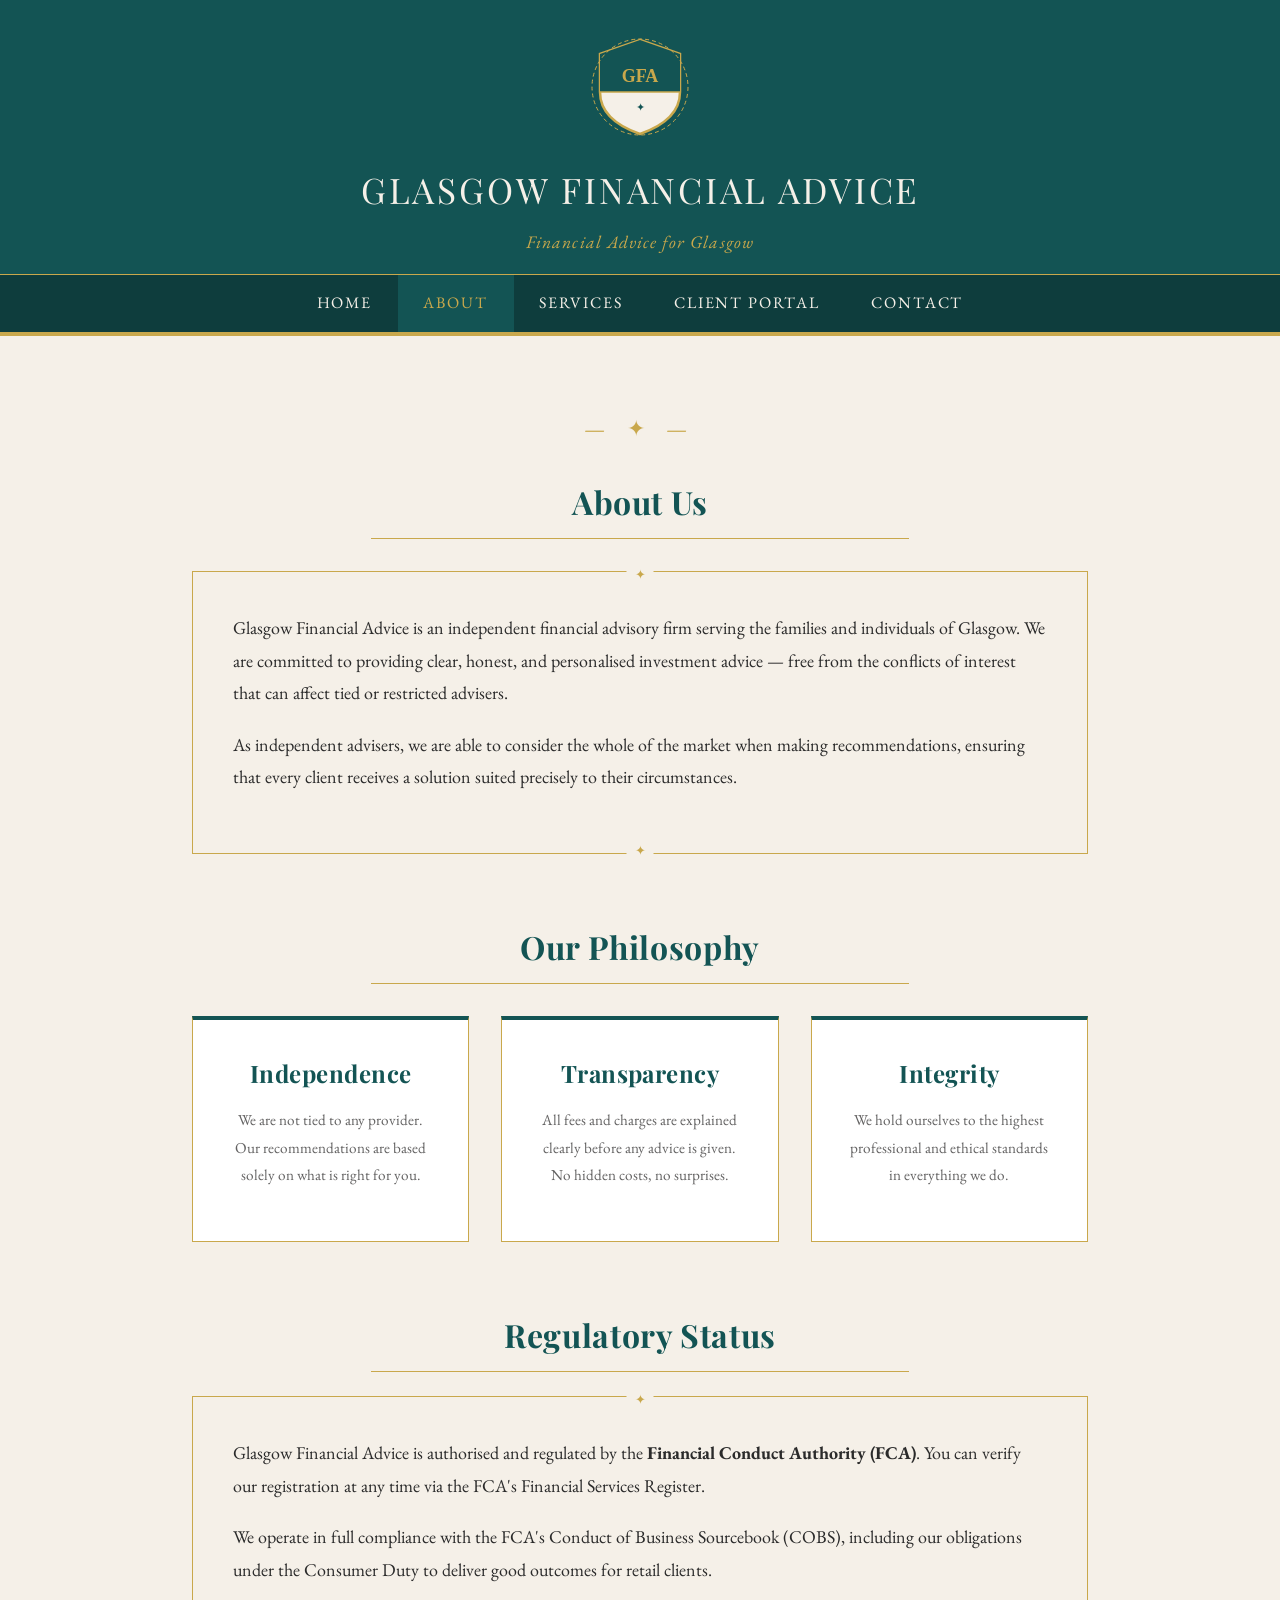
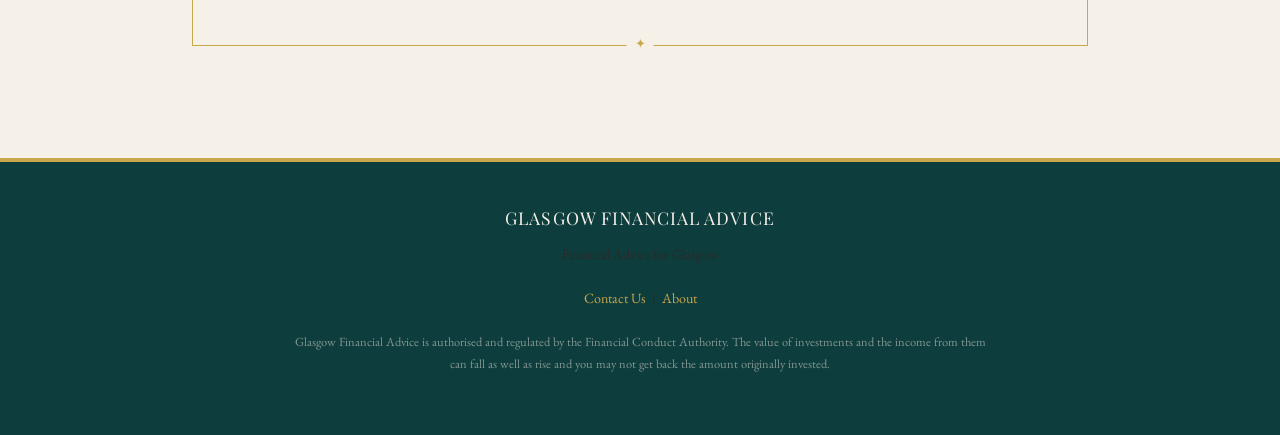
==== about.html @ b90bbe34 "Initial build — Glasgow Financial Advice website Five-page Victorian-styled static site with KYC que" ====
<!DOCTYPE html>
<html lang="en">
<head>
    <meta charset="UTF-8">
    <meta name="viewport" content="width=device-width, initial-scale=1.0">
    <title>About — Glasgow Financial Advice</title>
    <link rel="stylesheet" href="css/style.css">
</head>
<body>

    <header>
        <div class="header-top">
            <img src="images/crest-placeholder.svg" alt="Glasgow Financial Advice Crest" class="crest">
            <div class="firm-name">Glasgow Financial Advice</div>
            <div class="strapline">Financial Advice for Glasgow</div>
        </div>
        <nav>
            <ul>
                <li><a href="index.html">Home</a></li>
                <li><a href="about.html" class="active">About</a></li>
                <li><a href="services.html">Services</a></li>
                <li><a href="kyc.html">Client Portal</a></li>
                <li><a href="contact.html">Contact</a></li>
            </ul>
        </nav>
    </header>

    <main>

        <div class="section">
            <span class="ornament">— ✦ —</span>
            <h2 class="section-title">About Us</h2>
            <hr class="rule">

            <div class="bordered-box" style="margin-top:2rem;">
                <p>
                    Glasgow Financial Advice is an independent financial advisory firm serving the families and individuals of Glasgow. We are committed to providing clear, honest, and personalised investment advice — free from the conflicts of interest that can affect tied or restricted advisers.
                </p>
                <p>
                    As independent advisers, we are able to consider the whole of the market when making recommendations, ensuring that every client receives a solution suited precisely to their circumstances.
                </p>
            </div>
        </div>

        <div class="section">
            <h2 class="section-title">Our Philosophy</h2>
            <hr class="rule">

            <div class="card-grid" style="margin-top:2rem;">
                <div class="card">
                    <h3>Independence</h3>
                    <p>We are not tied to any provider. Our recommendations are based solely on what is right for you.</p>
                </div>
                <div class="card">
                    <h3>Transparency</h3>
                    <p>All fees and charges are explained clearly before any advice is given. No hidden costs, no surprises.</p>
                </div>
                <div class="card">
                    <h3>Integrity</h3>
                    <p>We hold ourselves to the highest professional and ethical standards in everything we do.</p>
                </div>
            </div>
        </div>

        <div class="section">
            <h2 class="section-title">Regulatory Status</h2>
            <hr class="rule">
            <div class="bordered-box" style="margin-top:1.5rem;">
                <p>
                    Glasgow Financial Advice is authorised and regulated by the <strong>Financial Conduct Authority (FCA)</strong>. You can verify our registration at any time via the FCA's Financial Services Register.
                </p>
                <p>
                    We operate in full compliance with the FCA's Conduct of Business Sourcebook (COBS), including our obligations under the Consumer Duty to deliver good outcomes for retail clients.
                </p>
            </div>
        </div>

    </main>

    <footer>
        <div class="footer-firm">Glasgow Financial Advice</div>
        <p>Financial Advice for Glasgow</p>
        <p><a href="contact.html">Contact Us</a> &nbsp;|&nbsp; <a href="about.html">About</a></p>
        <p class="footer-legal">
            Glasgow Financial Advice is authorised and regulated by the Financial Conduct Authority.
            The value of investments and the income from them can fall as well as rise and you may not get back the amount originally invested.
        </p>
    </footer>

</body>
</html>
---- css/style.css ----
/* ============================================================
   Glasgow Financial Advice — Main Stylesheet
   Colours: Teal #135454 | Grey #636262 | Cream #f5f0e8
   ============================================================ */

@import url('https://fonts.googleapis.com/css2?family=Playfair+Display:ital,wght@0,400;0,600;0,700;1,400&family=EB+Garamond:ital,wght@0,400;0,500;1,400&display=swap');

/* --- Reset & Base --- */
*, *::before, *::after {
    box-sizing: border-box;
    margin: 0;
    padding: 0;
}

html {
    scroll-behavior: smooth;
}

body {
    background-color: #f5f0e8;
    color: #2a2a2a;
    font-family: 'EB Garamond', Georgia, serif;
    font-size: 18px;
    line-height: 1.8;
}

/* --- Typography --- */
h1, h2, h3, h4 {
    font-family: 'Playfair Display', Georgia, serif;
    color: #135454;
    letter-spacing: 0.02em;
}

h1 { font-size: 2.8rem; line-height: 1.2; }
h2 { font-size: 2rem; margin-bottom: 1rem; }
h3 { font-size: 1.5rem; margin-bottom: 0.75rem; }

p { margin-bottom: 1.2rem; color: #2a2a2a; }

a {
    color: #135454;
    text-decoration: none;
    transition: color 0.2s ease;
}

a:hover { color: #c9a84c; }

/* --- Ornamental Divider --- */
.ornament {
    text-align: center;
    color: #c9a84c;
    font-size: 1.4rem;
    letter-spacing: 0.4em;
    margin: 1.5rem 0;
    display: block;
}

.rule {
    border: none;
    border-top: 1px solid #c9a84c;
    width: 60%;
    margin: 0.5rem auto;
}

/* --- Header / Navigation --- */
header {
    background-color: #135454;
    border-bottom: 4px solid #c9a84c;
    padding: 0;
}

.header-top {
    text-align: center;
    padding: 2rem 1rem 1rem;
    background-color: #135454;
}

.crest {
    width: 110px;
    height: 110px;
    margin: 0 auto 1rem;
    display: block;
}

.firm-name {
    font-family: 'Playfair Display', serif;
    font-size: 2.2rem;
    color: #f5f0e8;
    letter-spacing: 0.08em;
    text-transform: uppercase;
}

.strapline {
    font-family: 'EB Garamond', serif;
    font-style: italic;
    color: #c9a84c;
    font-size: 1.1rem;
    letter-spacing: 0.06em;
    margin-top: 0.3rem;
}

nav {
    background-color: #0e3d3d;
    border-top: 1px solid #c9a84c;
}

nav ul {
    list-style: none;
    display: flex;
    justify-content: center;
    flex-wrap: wrap;
    padding: 0;
    margin: 0;
}

nav ul li a {
    display: block;
    color: #f5f0e8;
    font-family: 'EB Garamond', serif;
    font-size: 1rem;
    letter-spacing: 0.12em;
    text-transform: uppercase;
    padding: 0.9rem 1.6rem;
    transition: background-color 0.2s ease, color 0.2s ease;
}

nav ul li a:hover,
nav ul li a.active {
    background-color: #135454;
    color: #c9a84c;
}

/* --- Hero Section --- */
.hero {
    background-color: #135454;
    color: #f5f0e8;
    text-align: center;
    padding: 5rem 2rem;
    border-bottom: 4px solid #c9a84c;
    position: relative;
    overflow: hidden;
}

.hero::before {
    content: '';
    position: absolute;
    inset: 0;
    background-image: repeating-linear-gradient(
        45deg,
        transparent,
        transparent 40px,
        rgba(201,168,76,0.03) 40px,
        rgba(201,168,76,0.03) 80px
    );
}

.hero h1 {
    color: #f5f0e8;
    font-size: 3rem;
    margin-bottom: 1rem;
    position: relative;
}

.hero p {
    color: #c9a9a9;
    font-size: 1.2rem;
    max-width: 640px;
    margin: 0 auto 2rem;
    position: relative;
    color: rgba(245,240,232,0.85);
}

.btn {
    display: inline-block;
    background-color: #c9a84c;
    color: #135454;
    font-family: 'Playfair Display', serif;
    font-size: 1rem;
    font-weight: 600;
    letter-spacing: 0.1em;
    text-transform: uppercase;
    padding: 0.8rem 2.2rem;
    border: 2px solid #c9a84c;
    cursor: pointer;
    transition: background-color 0.2s ease, color 0.2s ease;
    position: relative;
}

.btn:hover {
    background-color: transparent;
    color: #c9a84c;
}

/* --- Main Content --- */
main {
    max-width: 960px;
    margin: 0 auto;
    padding: 3rem 2rem;
}

.section {
    margin-bottom: 4rem;
}

.section-title {
    text-align: center;
    margin-bottom: 0.5rem;
}

/* --- Card Grid --- */
.card-grid {
    display: grid;
    grid-template-columns: repeat(auto-fit, minmax(260px, 1fr));
    gap: 2rem;
    margin-top: 2.5rem;
}

.card {
    background-color: #fff;
    border: 1px solid #c9a84c;
    border-top: 4px solid #135454;
    padding: 2rem;
    text-align: center;
}

.card h3 { color: #135454; }

.card p { font-size: 0.95rem; color: #636262; }

/* --- Decorative border box --- */
.bordered-box {
    border: 1px solid #c9a84c;
    padding: 2.5rem;
    margin: 2rem 0;
    position: relative;
}

.bordered-box::before,
.bordered-box::after {
    content: '✦';
    color: #c9a84c;
    position: absolute;
    font-size: 0.8rem;
}

.bordered-box::before { top: -0.6rem; left: 50%; transform: translateX(-50%); background: #f5f0e8; padding: 0 0.5rem; }
.bordered-box::after { bottom: -0.6rem; left: 50%; transform: translateX(-50%); background: #f5f0e8; padding: 0 0.5rem; }

/* --- Form Styles --- */
.form-group {
    margin-bottom: 1.5rem;
}

.form-group label {
    display: block;
    font-family: 'Playfair Display', serif;
    font-size: 0.95rem;
    color: #135454;
    margin-bottom: 0.4rem;
    letter-spacing: 0.03em;
}

.form-group input,
.form-group select,
.form-group textarea {
    width: 100%;
    padding: 0.7rem 1rem;
    border: 1px solid #636262;
    background-color: #fff;
    font-family: 'EB Garamond', serif;
    font-size: 1rem;
    color: #2a2a2a;
    outline: none;
    transition: border-color 0.2s ease;
}

.form-group input:focus,
.form-group select:focus,
.form-group textarea:focus {
    border-color: #135454;
}

.form-group textarea { resize: vertical; min-height: 100px; }

.form-note {
    font-size: 0.85rem;
    color: #636262;
    font-style: italic;
    margin-top: 0.3rem;
}

/* --- Footer --- */
footer {
    background-color: #0e3d3d;
    border-top: 4px solid #c9a84c;
    color: rgba(245,240,232,0.7);
    text-align: center;
    padding: 2.5rem 1rem;
    font-size: 0.88rem;
}

footer a { color: #c9a84c; }
footer a:hover { color: #f5f0e8; }

.footer-firm {
    font-family: 'Playfair Display', serif;
    color: #f5f0e8;
    font-size: 1.1rem;
    margin-bottom: 0.5rem;
    letter-spacing: 0.06em;
    text-transform: uppercase;
}

.footer-legal {
    margin-top: 1rem;
    font-size: 0.78rem;
    color: rgba(245,240,232,0.5);
    max-width: 700px;
    margin-left: auto;
    margin-right: auto;
}

/* --- Responsive --- */
@media (max-width: 640px) {
    h1 { font-size: 2rem; }
    .hero h1 { font-size: 2.2rem; }
    .firm-name { font-size: 1.6rem; }
    nav ul li a { padding: 0.7rem 1rem; font-size: 0.9rem; }
}
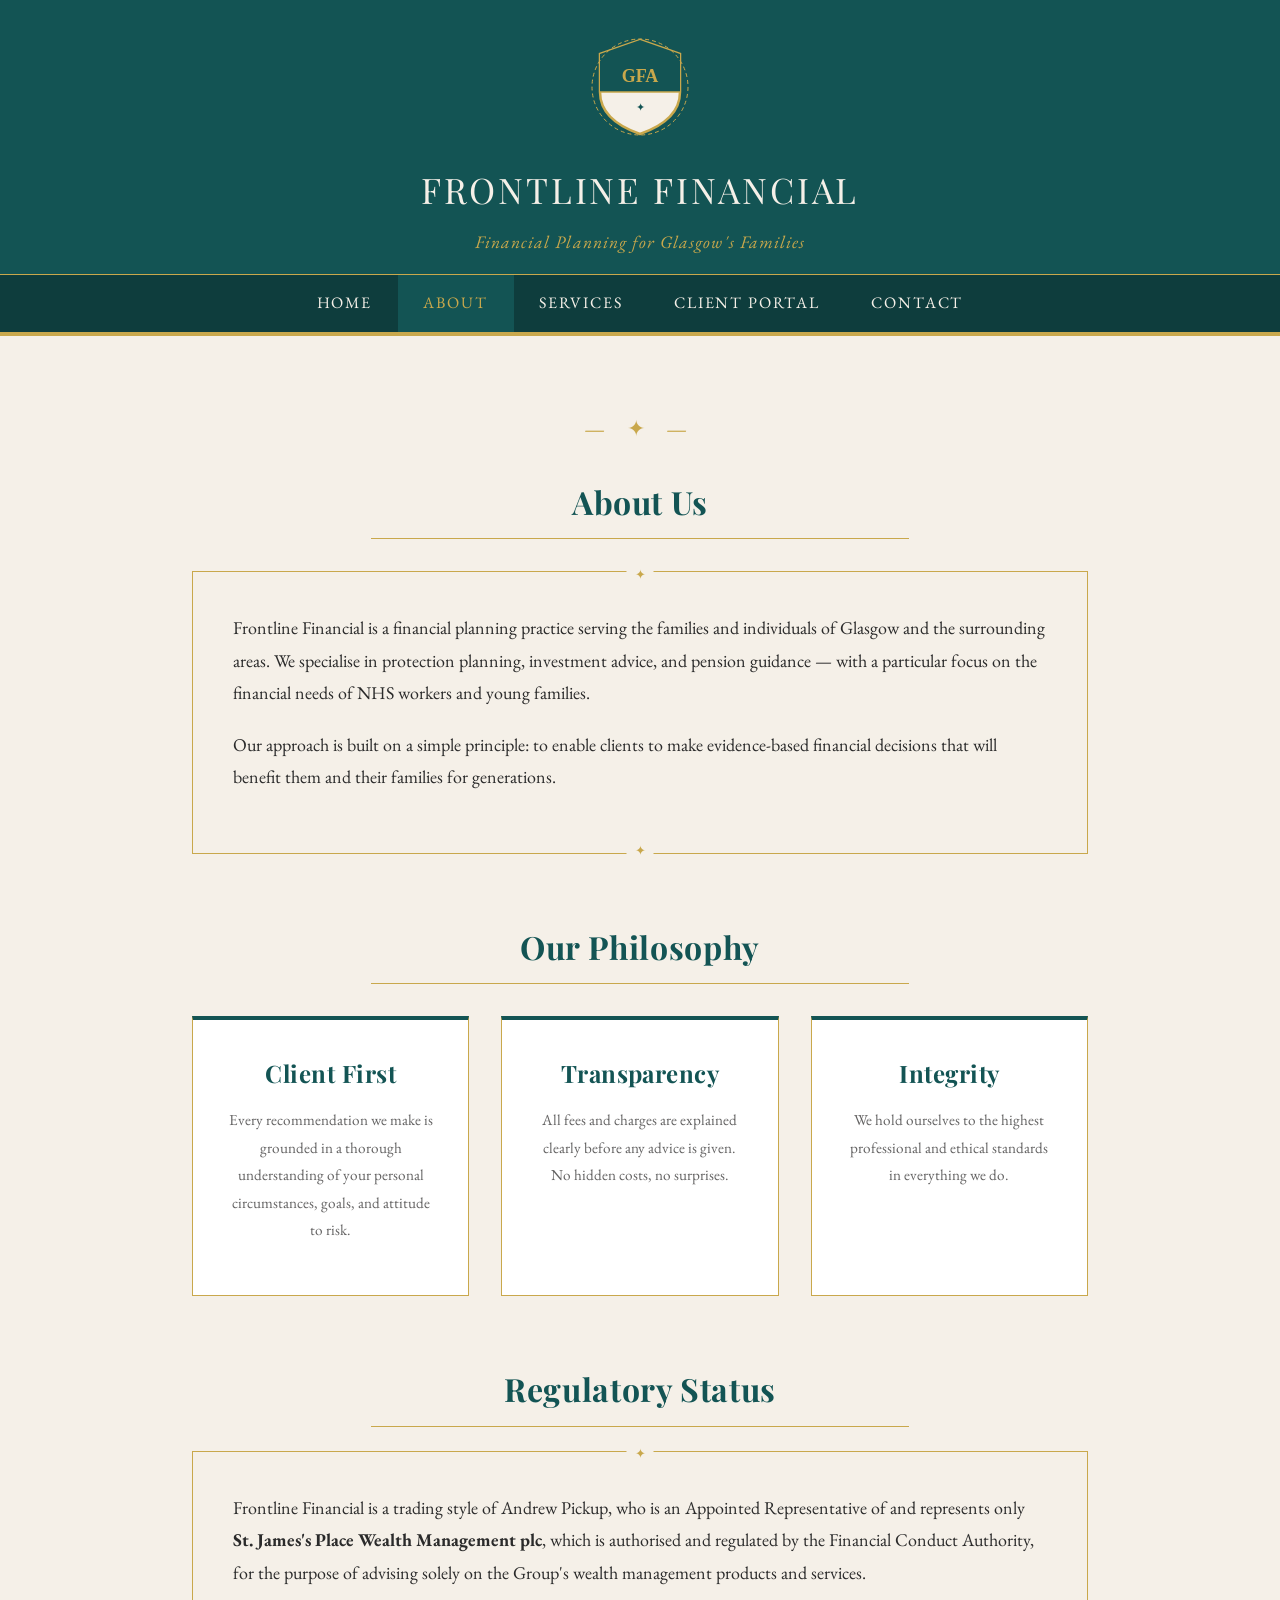
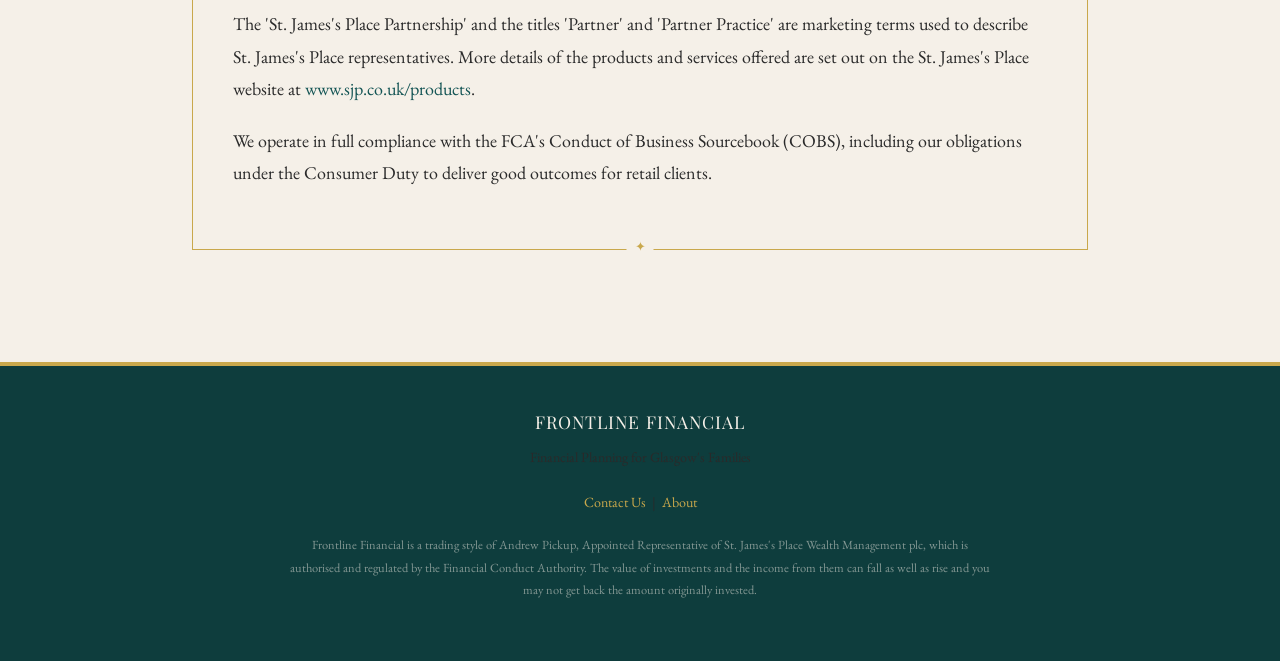
==== commit fe2f0264: "Rebrand to Frontline Financial with SJP regulatory disclosure - Rename firm from Glasgow Financial A" ====
--- a/about.html
+++ b/about.html
@@ -3,16 +3,16 @@
 <head>
     <meta charset="UTF-8">
     <meta name="viewport" content="width=device-width, initial-scale=1.0">
-    <title>About — Glasgow Financial Advice</title>
+    <title>About — Frontline Financial</title>
     <link rel="stylesheet" href="css/style.css">
 </head>
 <body>
 
     <header>
         <div class="header-top">
-            <img src="images/crest-placeholder.svg" alt="Glasgow Financial Advice Crest" class="crest">
-            <div class="firm-name">Glasgow Financial Advice</div>
-            <div class="strapline">Financial Advice for Glasgow</div>
+            <img src="images/crest-placeholder.svg" alt="Frontline Financial Crest" class="crest">
+            <div class="firm-name">Frontline Financial</div>
+            <div class="strapline">Financial Planning for Glasgow's Families</div>
         </div>
         <nav>
             <ul>
@@ -34,10 +34,10 @@
 
             <div class="bordered-box" style="margin-top:2rem;">
                 <p>
-                    Glasgow Financial Advice is an independent financial advisory firm serving the families and individuals of Glasgow. We are committed to providing clear, honest, and personalised investment advice — free from the conflicts of interest that can affect tied or restricted advisers.
+                    Frontline Financial is a financial planning practice serving the families and individuals of Glasgow and the surrounding areas. We specialise in protection planning, investment advice, and pension guidance — with a particular focus on the financial needs of NHS workers and young families.
                 </p>
                 <p>
-                    As independent advisers, we are able to consider the whole of the market when making recommendations, ensuring that every client receives a solution suited precisely to their circumstances.
+                    Our approach is built on a simple principle: to enable clients to make evidence-based financial decisions that will benefit them and their families for generations.
                 </p>
             </div>
         </div>
@@ -48,8 +48,8 @@
 
             <div class="card-grid" style="margin-top:2rem;">
                 <div class="card">
-                    <h3>Independence</h3>
-                    <p>We are not tied to any provider. Our recommendations are based solely on what is right for you.</p>
+                    <h3>Client First</h3>
+                    <p>Every recommendation we make is grounded in a thorough understanding of your personal circumstances, goals, and attitude to risk.</p>
                 </div>
                 <div class="card">
                     <h3>Transparency</h3>
@@ -67,7 +67,10 @@
             <hr class="rule">
             <div class="bordered-box" style="margin-top:1.5rem;">
                 <p>
-                    Glasgow Financial Advice is authorised and regulated by the <strong>Financial Conduct Authority (FCA)</strong>. You can verify our registration at any time via the FCA's Financial Services Register.
+                    Frontline Financial is a trading style of Andrew Pickup, who is an Appointed Representative of and represents only <strong>St. James's Place Wealth Management plc</strong>, which is authorised and regulated by the Financial Conduct Authority, for the purpose of advising solely on the Group's wealth management products and services.
+                </p>
+                <p>
+                    The 'St. James's Place Partnership' and the titles 'Partner' and 'Partner Practice' are marketing terms used to describe St. James's Place representatives. More details of the products and services offered are set out on the St. James's Place website at <a href="https://www.sjp.co.uk/products" target="_blank">www.sjp.co.uk/products</a>.
                 </p>
                 <p>
                     We operate in full compliance with the FCA's Conduct of Business Sourcebook (COBS), including our obligations under the Consumer Duty to deliver good outcomes for retail clients.
@@ -78,11 +81,11 @@
     </main>
 
     <footer>
-        <div class="footer-firm">Glasgow Financial Advice</div>
-        <p>Financial Advice for Glasgow</p>
+        <div class="footer-firm">Frontline Financial</div>
+        <p>Financial Planning for Glasgow's Families</p>
         <p><a href="contact.html">Contact Us</a> &nbsp;|&nbsp; <a href="about.html">About</a></p>
         <p class="footer-legal">
-            Glasgow Financial Advice is authorised and regulated by the Financial Conduct Authority.
+            Frontline Financial is a trading style of Andrew Pickup, Appointed Representative of St. James's Place Wealth Management plc, which is authorised and regulated by the Financial Conduct Authority.
             The value of investments and the income from them can fall as well as rise and you may not get back the amount originally invested.
         </p>
     </footer>
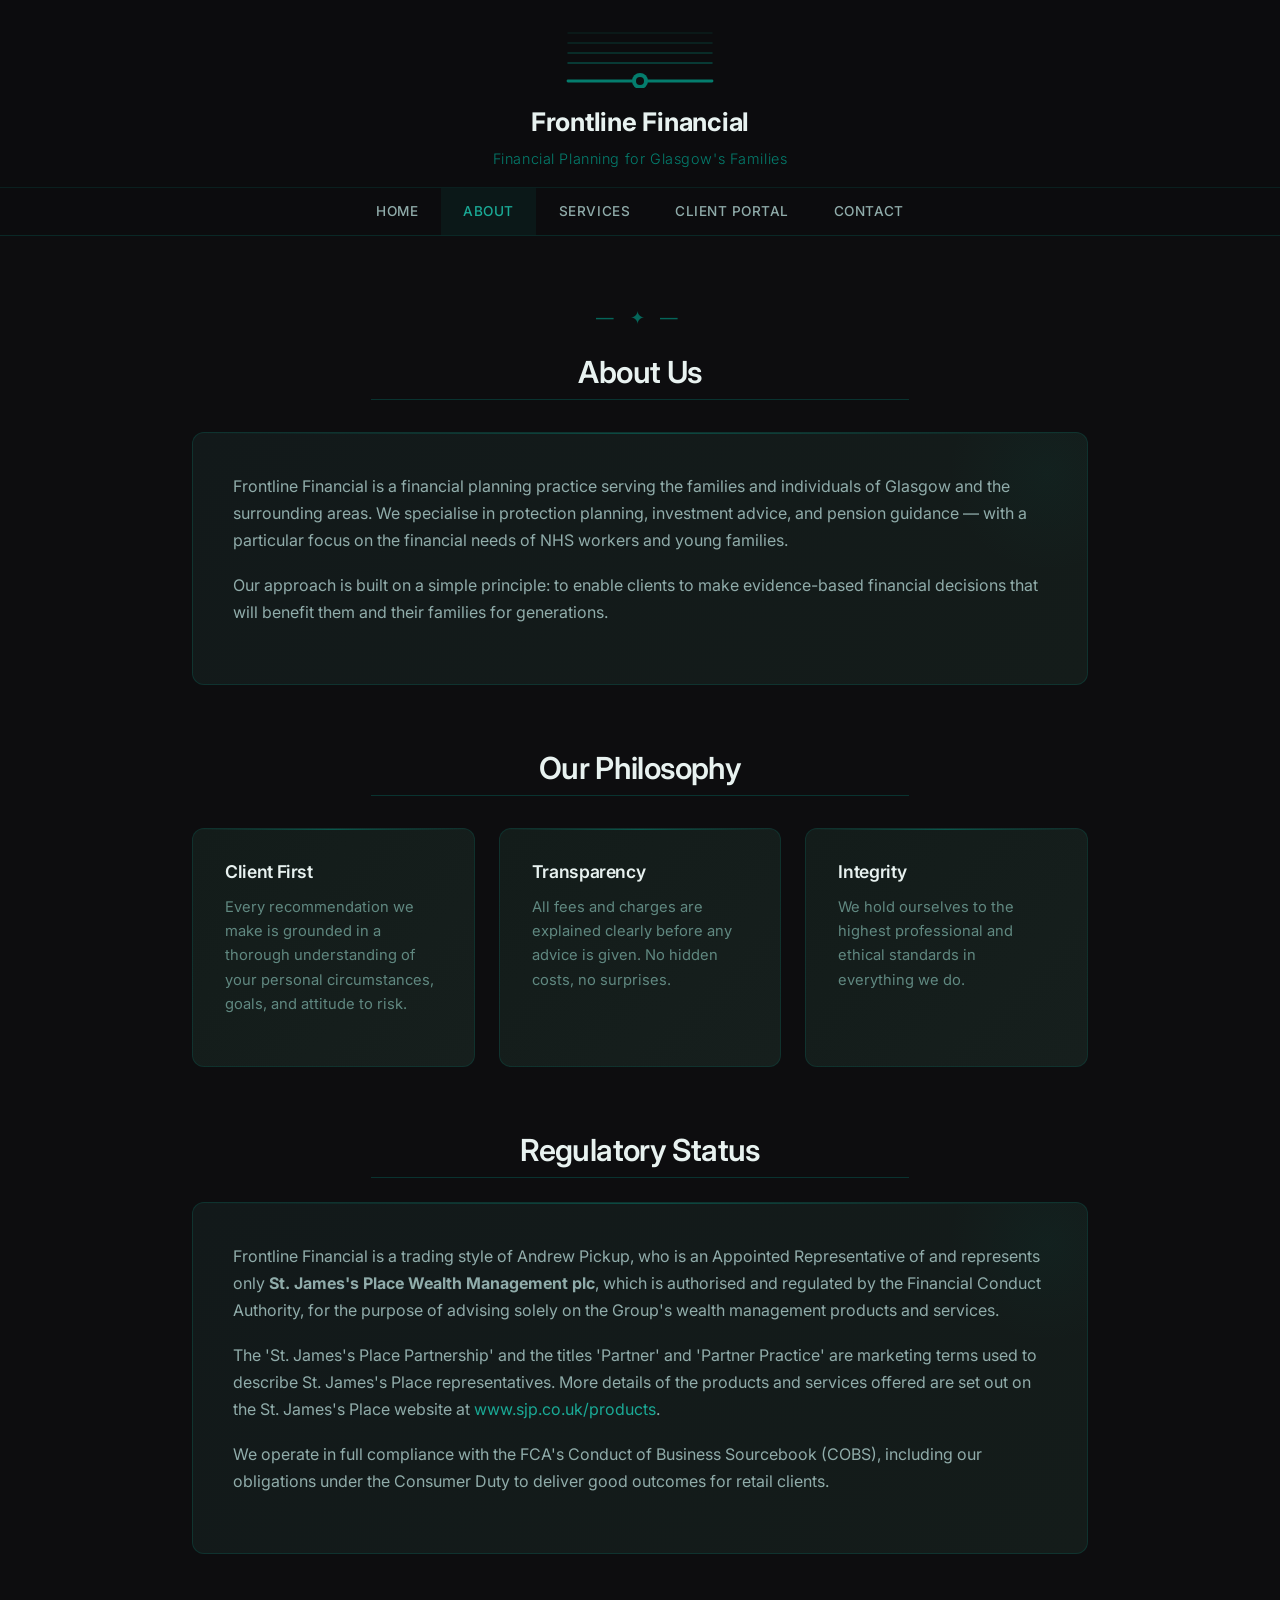
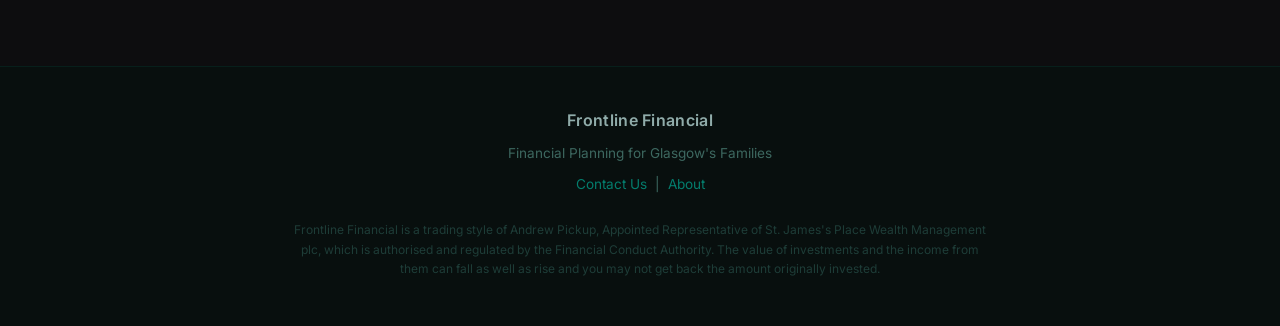
==== commit d465db70: "Add frontline logo mark and wire into website" ====
--- a/about.html
+++ b/about.html
@@ -10,7 +10,7 @@
 
     <header>
         <div class="header-top">
-            <img src="images/crest-placeholder.svg" alt="Frontline Financial Crest" class="crest">
+            <img src="images/logo-mark.svg" alt="Frontline Financial Crest" class="crest">
             <div class="firm-name">Frontline Financial</div>
             <div class="strapline">Financial Planning for Glasgow's Families</div>
         </div>
--- a/css/style.css
+++ b/css/style.css
@@ -1,9 +1,10 @@
 /* ============================================================
-   Glasgow Financial Advice — Main Stylesheet
-   Colours: Teal #135454 | Grey #636262 | Cream #f5f0e8
+   Frontline Financial — Main Stylesheet
+   Inspired by Obsidian.md design language
+   Dark: #0d0d0f | Teal: #047D6D | Surface: #131c1c
    ============================================================ */
 
-@import url('https://fonts.googleapis.com/css2?family=Playfair+Display:ital,wght@0,400;0,600;0,700;1,400&family=EB+Garamond:ital,wght@0,400;0,500;1,400&display=swap');
+@import url('https://fonts.googleapis.com/css2?family=Inter:wght@300;400;500;600;700&display=swap');
 
 /* --- Reset & Base --- */
 *, *::before, *::after {
@@ -17,91 +18,96 @@
 }
 
 body {
-    background-color: #f5f0e8;
-    color: #2a2a2a;
-    font-family: 'EB Garamond', Georgia, serif;
-    font-size: 18px;
-    line-height: 1.8;
+    background-color: #0d0d0f;
+    color: #c4d2d0;
+    font-family: 'Inter', -apple-system, BlinkMacSystemFont, 'Segoe UI', sans-serif;
+    font-size: 16px;
+    line-height: 1.7;
+    -webkit-font-smoothing: antialiased;
 }
 
 /* --- Typography --- */
 h1, h2, h3, h4 {
-    font-family: 'Playfair Display', Georgia, serif;
-    color: #135454;
-    letter-spacing: 0.02em;
-}
-
-h1 { font-size: 2.8rem; line-height: 1.2; }
-h2 { font-size: 2rem; margin-bottom: 1rem; }
-h3 { font-size: 1.5rem; margin-bottom: 0.75rem; }
-
-p { margin-bottom: 1.2rem; color: #2a2a2a; }
+    color: #e8f2f0;
+    font-weight: 600;
+    letter-spacing: -0.02em;
+    line-height: 1.25;
+}
+
+h1 { font-size: 2.8rem; font-weight: 700; }
+h2 { font-size: 1.9rem; margin-bottom: 0.75rem; }
+h3 { font-size: 1.25rem; margin-bottom: 0.6rem; font-weight: 600; }
+
+p { margin-bottom: 1.1rem; color: #90acaa; }
 
 a {
-    color: #135454;
+    color: #1aaa96;
     text-decoration: none;
     transition: color 0.2s ease;
 }
 
-a:hover { color: #c9a84c; }
+a:hover { color: #2dc4ae; }
 
 /* --- Ornamental Divider --- */
 .ornament {
     text-align: center;
-    color: #c9a84c;
-    font-size: 1.4rem;
-    letter-spacing: 0.4em;
-    margin: 1.5rem 0;
+    color: #047D6D;
+    font-size: 1.1rem;
+    letter-spacing: 0.3em;
+    margin: 1.2rem 0;
     display: block;
+    opacity: 0.8;
 }
 
 .rule {
     border: none;
-    border-top: 1px solid #c9a84c;
+    border-top: 1px solid rgba(4, 125, 109, 0.35);
     width: 60%;
     margin: 0.5rem auto;
 }
 
 /* --- Header / Navigation --- */
 header {
-    background-color: #135454;
-    border-bottom: 4px solid #c9a84c;
-    padding: 0;
+    background-color: rgba(13, 13, 15, 0.95);
+    border-bottom: 1px solid rgba(4, 125, 109, 0.25);
+    position: sticky;
+    top: 0;
+    z-index: 100;
+    backdrop-filter: blur(12px);
+    -webkit-backdrop-filter: blur(12px);
 }
 
 .header-top {
     text-align: center;
-    padding: 2rem 1rem 1rem;
-    background-color: #135454;
+    padding: 1.5rem 1rem 1rem;
 }
 
 .crest {
-    width: 110px;
-    height: 110px;
-    margin: 0 auto 1rem;
+    width: 160px;
+    height: auto;
+    margin: 0 auto 0.75rem;
     display: block;
 }
 
 .firm-name {
-    font-family: 'Playfair Display', serif;
-    font-size: 2.2rem;
-    color: #f5f0e8;
-    letter-spacing: 0.08em;
-    text-transform: uppercase;
+    font-family: 'Inter', sans-serif;
+    font-size: 1.6rem;
+    font-weight: 700;
+    color: #e8f2f0;
+    letter-spacing: -0.01em;
 }
 
 .strapline {
-    font-family: 'EB Garamond', serif;
-    font-style: italic;
-    color: #c9a84c;
-    font-size: 1.1rem;
-    letter-spacing: 0.06em;
-    margin-top: 0.3rem;
+    font-family: 'Inter', sans-serif;
+    font-weight: 300;
+    color: #047D6D;
+    font-size: 0.9rem;
+    letter-spacing: 0.04em;
+    margin-top: 0.2rem;
 }
 
 nav {
-    background-color: #0e3d3d;
-    border-top: 1px solid #c9a84c;
+    border-top: 1px solid rgba(4, 125, 109, 0.18);
 }
 
 nav ul {
@@ -115,80 +121,100 @@
 
 nav ul li a {
     display: block;
-    color: #f5f0e8;
-    font-family: 'EB Garamond', serif;
-    font-size: 1rem;
-    letter-spacing: 0.12em;
+    color: #90acaa;
+    font-family: 'Inter', sans-serif;
+    font-size: 0.85rem;
+    font-weight: 500;
+    letter-spacing: 0.04em;
     text-transform: uppercase;
-    padding: 0.9rem 1.6rem;
-    transition: background-color 0.2s ease, color 0.2s ease;
+    padding: 0.75rem 1.4rem;
+    transition: color 0.2s ease, background-color 0.2s ease;
 }
 
 nav ul li a:hover,
 nav ul li a.active {
-    background-color: #135454;
-    color: #c9a84c;
+    color: #1aaa96;
+    background-color: rgba(4, 125, 109, 0.1);
 }
 
 /* --- Hero Section --- */
 .hero {
-    background-color: #135454;
-    color: #f5f0e8;
     text-align: center;
-    padding: 5rem 2rem;
-    border-bottom: 4px solid #c9a84c;
+    padding: 6rem 2rem;
     position: relative;
     overflow: hidden;
+    background: linear-gradient(160deg, #0d0d0f 0%, #0d1a18 40%, #0d1f1c 70%, #0d0d0f 100%);
 }
 
 .hero::before {
     content: '';
     position: absolute;
+    top: -30%;
+    left: 50%;
+    transform: translateX(-50%);
+    width: 800px;
+    height: 600px;
+    background: radial-gradient(ellipse at center, rgba(4, 125, 109, 0.14) 0%, transparent 70%);
+    pointer-events: none;
+}
+
+.hero::after {
+    content: '';
+    position: absolute;
     inset: 0;
-    background-image: repeating-linear-gradient(
-        45deg,
-        transparent,
-        transparent 40px,
-        rgba(201,168,76,0.03) 40px,
-        rgba(201,168,76,0.03) 80px
-    );
+    background-image:
+        radial-gradient(circle at 20% 80%, rgba(4, 125, 109, 0.06) 0%, transparent 50%),
+        radial-gradient(circle at 80% 20%, rgba(10, 158, 138, 0.06) 0%, transparent 50%);
+    pointer-events: none;
 }
 
 .hero h1 {
-    color: #f5f0e8;
-    font-size: 3rem;
-    margin-bottom: 1rem;
-    position: relative;
+    color: #e8f2f0;
+    font-size: 3.2rem;
+    font-weight: 700;
+    margin-bottom: 1.2rem;
+    position: relative;
+    z-index: 1;
+    letter-spacing: -0.03em;
+    background: linear-gradient(135deg, #e8f2f0 0%, #1aaa96 100%);
+    -webkit-background-clip: text;
+    -webkit-text-fill-color: transparent;
+    background-clip: text;
 }
 
 .hero p {
-    color: #c9a9a9;
-    font-size: 1.2rem;
-    max-width: 640px;
-    margin: 0 auto 2rem;
-    position: relative;
-    color: rgba(245,240,232,0.85);
+    color: #608880;
+    font-size: 1.1rem;
+    max-width: 600px;
+    margin: 0 auto 2.5rem;
+    position: relative;
+    z-index: 1;
+    line-height: 1.8;
 }
 
 .btn {
     display: inline-block;
-    background-color: #c9a84c;
-    color: #135454;
-    font-family: 'Playfair Display', serif;
-    font-size: 1rem;
+    background: linear-gradient(135deg, #047D6D 0%, #0a9e8a 100%);
+    color: #ffffff;
+    font-family: 'Inter', sans-serif;
+    font-size: 0.9rem;
     font-weight: 600;
-    letter-spacing: 0.1em;
-    text-transform: uppercase;
-    padding: 0.8rem 2.2rem;
-    border: 2px solid #c9a84c;
+    letter-spacing: 0.02em;
+    padding: 0.75rem 2rem;
+    border: 1px solid rgba(4, 125, 109, 0.6);
+    border-radius: 8px;
     cursor: pointer;
-    transition: background-color 0.2s ease, color 0.2s ease;
-    position: relative;
+    transition: all 0.2s ease;
+    position: relative;
+    z-index: 1;
+    box-shadow: 0 0 20px rgba(4, 125, 109, 0.25);
 }
 
 .btn:hover {
-    background-color: transparent;
-    color: #c9a84c;
+    background: linear-gradient(135deg, #0a9e8a 0%, #15b09b 100%);
+    color: #ffffff;
+    box-shadow: 0 0 30px rgba(4, 125, 109, 0.42);
+    transform: translateY(-1px);
 }
 
 /* --- Main Content --- */
@@ -205,46 +231,104 @@
 .section-title {
     text-align: center;
     margin-bottom: 0.5rem;
+    color: #e8f2f0;
 }
 
 /* --- Card Grid --- */
 .card-grid {
     display: grid;
     grid-template-columns: repeat(auto-fit, minmax(260px, 1fr));
-    gap: 2rem;
+    gap: 1.5rem;
     margin-top: 2.5rem;
 }
 
 .card {
-    background-color: #fff;
-    border: 1px solid #c9a84c;
-    border-top: 4px solid #135454;
+    background: linear-gradient(135deg, #131c1a 0%, #161f1d 100%);
+    border: 1px solid rgba(4, 125, 109, 0.22);
+    border-radius: 12px;
     padding: 2rem;
-    text-align: center;
-}
-
-.card h3 { color: #135454; }
-
-.card p { font-size: 0.95rem; color: #636262; }
+    text-align: left;
+    transition: border-color 0.25s ease, box-shadow 0.25s ease, transform 0.25s ease;
+    position: relative;
+    overflow: hidden;
+}
+
+.card::before {
+    content: '';
+    position: absolute;
+    top: 0;
+    left: 0;
+    right: 0;
+    height: 1px;
+    background: linear-gradient(90deg, transparent, rgba(4, 125, 109, 0.6), transparent);
+}
+
+.card:hover {
+    border-color: rgba(4, 125, 109, 0.5);
+    box-shadow: 0 8px 40px rgba(4, 125, 109, 0.14);
+    transform: translateY(-2px);
+}
+
+.card h3 {
+    color: #e8f2f0;
+    font-size: 1.1rem;
+    margin-bottom: 0.75rem;
+}
+
+.card p {
+    font-size: 0.92rem;
+    color: #608880;
+    line-height: 1.65;
+}
+
+.card .btn {
+    font-size: 0.82rem;
+    padding: 0.55rem 1.4rem;
+}
 
 /* --- Decorative border box --- */
 .bordered-box {
-    border: 1px solid #c9a84c;
+    background: linear-gradient(135deg, #12191a 0%, #141c1a 100%);
+    border: 1px solid rgba(4, 125, 109, 0.25);
+    border-radius: 12px;
     padding: 2.5rem;
     margin: 2rem 0;
     position: relative;
-}
-
-.bordered-box::before,
+    overflow: hidden;
+}
+
+.bordered-box::before {
+    content: '';
+    position: absolute;
+    top: 0;
+    left: 0;
+    right: 0;
+    height: 1px;
+    background: linear-gradient(90deg, transparent, rgba(4, 125, 109, 0.5), transparent);
+}
+
 .bordered-box::after {
-    content: '✦';
-    color: #c9a84c;
+    content: '';
     position: absolute;
-    font-size: 0.8rem;
-}
-
-.bordered-box::before { top: -0.6rem; left: 50%; transform: translateX(-50%); background: #f5f0e8; padding: 0 0.5rem; }
-.bordered-box::after { bottom: -0.6rem; left: 50%; transform: translateX(-50%); background: #f5f0e8; padding: 0 0.5rem; }
+    top: -60px;
+    right: -60px;
+    width: 200px;
+    height: 200px;
+    background: radial-gradient(circle, rgba(4, 125, 109, 0.06) 0%, transparent 70%);
+    pointer-events: none;
+}
+
+.bordered-box p {
+    position: relative;
+    z-index: 1;
+}
+
+.bordered-box h3 {
+    color: #e8f2f0;
+    margin-bottom: 1rem;
+    position: relative;
+    z-index: 1;
+}
 
 /* --- Form Styles --- */
 .form-group {
@@ -253,11 +337,13 @@
 
 .form-group label {
     display: block;
-    font-family: 'Playfair Display', serif;
-    font-size: 0.95rem;
-    color: #135454;
+    font-family: 'Inter', sans-serif;
+    font-size: 0.85rem;
+    font-weight: 500;
+    color: #90acaa;
     margin-bottom: 0.4rem;
-    letter-spacing: 0.03em;
+    letter-spacing: 0.02em;
+    text-transform: uppercase;
 }
 
 .form-group input,
@@ -265,65 +351,81 @@
 .form-group textarea {
     width: 100%;
     padding: 0.7rem 1rem;
-    border: 1px solid #636262;
-    background-color: #fff;
-    font-family: 'EB Garamond', serif;
-    font-size: 1rem;
-    color: #2a2a2a;
+    background-color: #131c1a;
+    border: 1px solid rgba(4, 125, 109, 0.22);
+    border-radius: 8px;
+    font-family: 'Inter', sans-serif;
+    font-size: 0.95rem;
+    color: #e8f2f0;
     outline: none;
-    transition: border-color 0.2s ease;
+    transition: border-color 0.2s ease, box-shadow 0.2s ease;
 }
 
 .form-group input:focus,
 .form-group select:focus,
 .form-group textarea:focus {
-    border-color: #135454;
+    border-color: rgba(4, 125, 109, 0.65);
+    box-shadow: 0 0 0 3px rgba(4, 125, 109, 0.12);
+}
+
+.form-group input::placeholder,
+.form-group textarea::placeholder {
+    color: #2e5048;
+}
+
+.form-group select option {
+    background-color: #131c1a;
 }
 
 .form-group textarea { resize: vertical; min-height: 100px; }
 
 .form-note {
-    font-size: 0.85rem;
-    color: #636262;
-    font-style: italic;
+    font-size: 0.8rem;
+    color: #3d6860;
     margin-top: 0.3rem;
 }
 
 /* --- Footer --- */
 footer {
-    background-color: #0e3d3d;
-    border-top: 4px solid #c9a84c;
-    color: rgba(245,240,232,0.7);
+    background-color: #080f0e;
+    border-top: 1px solid rgba(4, 125, 109, 0.14);
+    color: #3d6860;
     text-align: center;
     padding: 2.5rem 1rem;
-    font-size: 0.88rem;
-}
-
-footer a { color: #c9a84c; }
-footer a:hover { color: #f5f0e8; }
+    font-size: 0.85rem;
+}
+
+footer p { color: #3d6860; margin-bottom: 0.5rem; }
+
+footer a { color: #047D6D; }
+footer a:hover { color: #1aaa96; }
 
 .footer-firm {
-    font-family: 'Playfair Display', serif;
-    color: #f5f0e8;
-    font-size: 1.1rem;
+    font-family: 'Inter', sans-serif;
+    font-weight: 600;
+    color: #90acaa;
+    font-size: 1rem;
     margin-bottom: 0.5rem;
-    letter-spacing: 0.06em;
-    text-transform: uppercase;
+    letter-spacing: 0.02em;
 }
 
 .footer-legal {
-    margin-top: 1rem;
-    font-size: 0.78rem;
-    color: rgba(245,240,232,0.5);
+    margin-top: 1.5rem;
+    font-size: 0.75rem;
+    color: #1e3d38;
     max-width: 700px;
     margin-left: auto;
     margin-right: auto;
+    line-height: 1.6;
 }
 
 /* --- Responsive --- */
 @media (max-width: 640px) {
-    h1 { font-size: 2rem; }
+    h1 { font-size: 1.9rem; }
     .hero h1 { font-size: 2.2rem; }
-    .firm-name { font-size: 1.6rem; }
-    nav ul li a { padding: 0.7rem 1rem; font-size: 0.9rem; }
-}
+    .hero { padding: 4rem 1.5rem; }
+    .firm-name { font-size: 1.3rem; }
+    nav ul li a { padding: 0.65rem 1rem; font-size: 0.8rem; }
+    .bordered-box { padding: 1.75rem; }
+    main { padding: 2rem 1.25rem; }
+}
